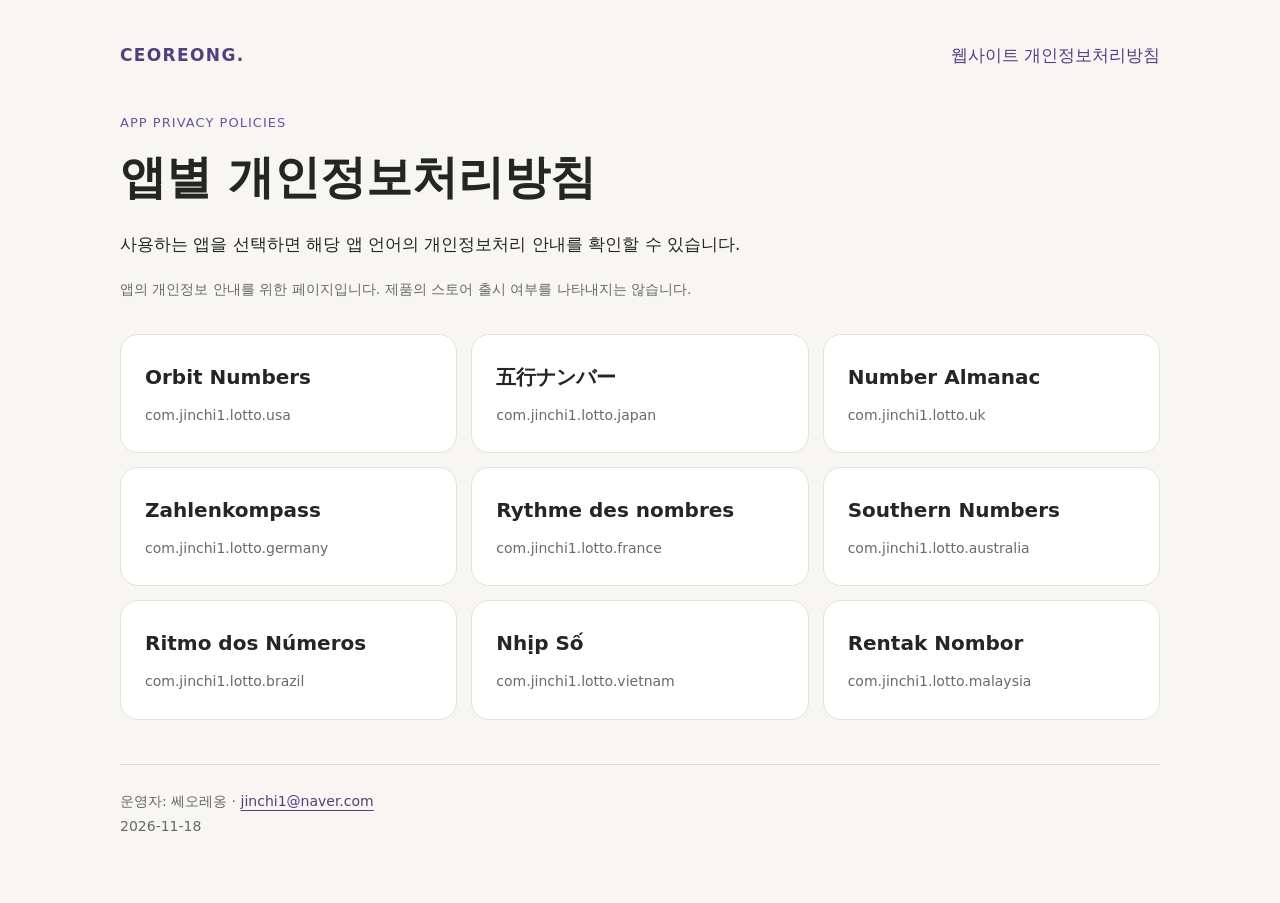
==== apps/index.html @ 5a94fbde "Publish app privacy policies and AdMob publisher file" ====
<!doctype html><html lang="ko"><head><meta charset="utf-8"><meta name="viewport" content="width=device-width,initial-scale=1"><title>앱별 개인정보처리방침 | CEOREONG</title><link rel="icon" href="../assets/favicon.svg" type="image/svg+xml"><link rel="stylesheet" href="../assets/app-privacy.css"></head><body class="app-policy"><main class="policy-shell"><nav class="policy-nav"><a class="policy-brand" href="../index.html">CEOREONG.</a><a href="../privacy.html">웹사이트 개인정보처리방침</a></nav><div class="policy-kicker">APP PRIVACY POLICIES</div><h1>앱별 개인정보처리방침</h1><p>사용하는 앱을 선택하면 해당 앱 언어의 개인정보처리 안내를 확인할 수 있습니다.</p><p class="policy-meta">앱의 개인정보 안내를 위한 페이지입니다. 제품의 스토어 출시 여부를 나타내지는 않습니다.</p><div class="policy-grid"><a class="policy-card" href="privacy/usa.html"><strong>Orbit Numbers</strong><span>com.jinchi1.lotto.usa</span></a>
<a class="policy-card" href="privacy/japan.html"><strong>五行ナンバー</strong><span>com.jinchi1.lotto.japan</span></a>
<a class="policy-card" href="privacy/uk.html"><strong>Number Almanac</strong><span>com.jinchi1.lotto.uk</span></a>
<a class="policy-card" href="privacy/germany.html"><strong>Zahlenkompass</strong><span>com.jinchi1.lotto.germany</span></a>
<a class="policy-card" href="privacy/france.html"><strong>Rythme des nombres</strong><span>com.jinchi1.lotto.france</span></a>
<a class="policy-card" href="privacy/australia.html"><strong>Southern Numbers</strong><span>com.jinchi1.lotto.australia</span></a>
<a class="policy-card" href="privacy/brazil.html"><strong>Ritmo dos Números</strong><span>com.jinchi1.lotto.brazil</span></a>
<a class="policy-card" href="privacy/vietnam.html"><strong>Nhịp Số</strong><span>com.jinchi1.lotto.vietnam</span></a>
<a class="policy-card" href="privacy/malaysia.html"><strong>Rentak Nombor</strong><span>com.jinchi1.lotto.malaysia</span></a></div><footer class="policy-footer">운영자: 쎄오레옹 · <a href="mailto:jinchi1@naver.com">jinchi1@naver.com</a><br>2026-11-18</footer></main></body></html>
---- assets/app-privacy.css ----
:root{color-scheme:light}body.app-policy{margin:0;background:#f7f6f2;color:#252524;font:17px/1.8 system-ui,-apple-system,BlinkMacSystemFont,sans-serif}.policy-shell{max-width:1040px;margin:auto;padding:28px 24px 64px}.policy-nav{display:flex;justify-content:space-between;gap:24px;align-items:center;padding:12px 0 40px}.policy-nav a{color:inherit;text-decoration:none}.policy-brand{font-weight:850;letter-spacing:.08em}.policy-kicker{font-size:13px;color:#6854a4;letter-spacing:.08em}.app-policy h1{font-size:clamp(28px,5vw,46px);line-height:1.2;margin:16px 0 24px}.app-policy a{color:#514080;text-underline-offset:4px}.policy-meta{font-size:14px;color:#686866;overflow-wrap:anywhere}.policy-body{max-width:760px}.policy-body p{margin:0 0 22px;overflow-wrap:anywhere}.policy-footer{border-top:1px solid #deddd7;margin-top:44px;padding-top:24px;font-size:14px;color:#686866}.policy-grid{display:grid;grid-template-columns:repeat(auto-fit,minmax(min(100%,260px),1fr));gap:14px;margin-top:32px}.policy-card{display:block;padding:24px;border:1px solid #e4e1da;border-radius:18px;background:#fff;text-decoration:none}.policy-card strong{display:block;font-size:20px;color:#252524}.policy-card span{display:block;color:#6c6966;font-size:14px;margin-top:8px}.policy-card:focus-visible,.policy-nav a:focus-visible{outline:3px solid #8875c6;outline-offset:5px}.app-policy h2{font-size:22px;margin:32px 0 16px}
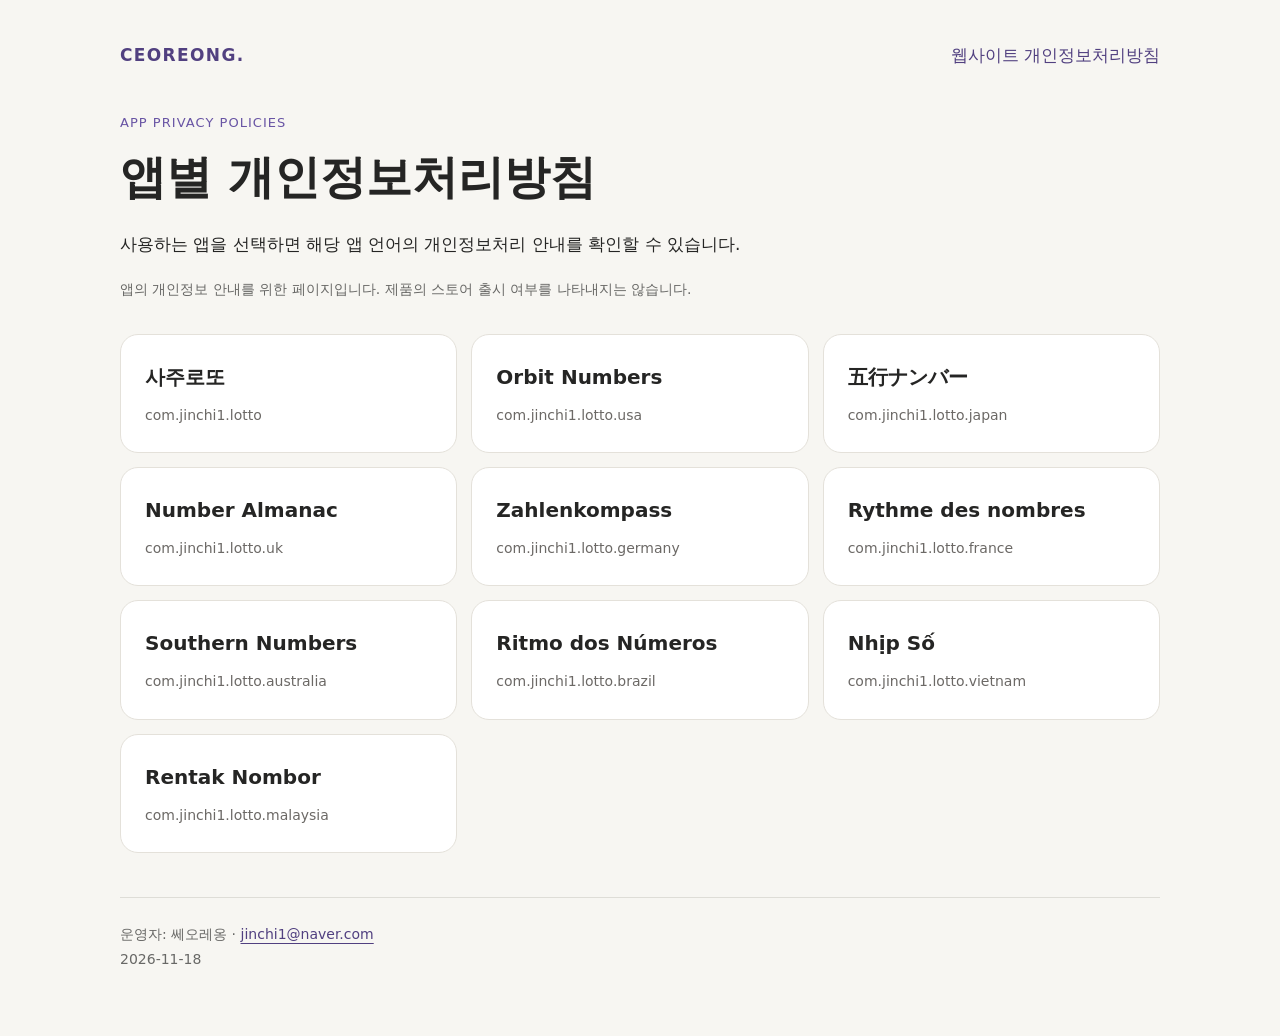
==== commit 9d9ab082: "Link Saju Lotto app privacy policy" ====
--- a/apps/index.html
+++ b/apps/index.html
@@ -1,4 +1,4 @@
-<!doctype html><html lang="ko"><head><meta charset="utf-8"><meta name="viewport" content="width=device-width,initial-scale=1"><title>앱별 개인정보처리방침 | CEOREONG</title><link rel="icon" href="../assets/favicon.svg" type="image/svg+xml"><link rel="stylesheet" href="../assets/app-privacy.css"></head><body class="app-policy"><main class="policy-shell"><nav class="policy-nav"><a class="policy-brand" href="../index.html">CEOREONG.</a><a href="../privacy.html">웹사이트 개인정보처리방침</a></nav><div class="policy-kicker">APP PRIVACY POLICIES</div><h1>앱별 개인정보처리방침</h1><p>사용하는 앱을 선택하면 해당 앱 언어의 개인정보처리 안내를 확인할 수 있습니다.</p><p class="policy-meta">앱의 개인정보 안내를 위한 페이지입니다. 제품의 스토어 출시 여부를 나타내지는 않습니다.</p><div class="policy-grid"><a class="policy-card" href="privacy/usa.html"><strong>Orbit Numbers</strong><span>com.jinchi1.lotto.usa</span></a>
+<!doctype html><html lang="ko"><head><meta charset="utf-8"><meta name="viewport" content="width=device-width,initial-scale=1"><title>앱별 개인정보처리방침 | CEOREONG</title><link rel="icon" href="../assets/favicon.svg" type="image/svg+xml"><link rel="stylesheet" href="../assets/app-privacy.css"></head><body class="app-policy"><main class="policy-shell"><nav class="policy-nav"><a class="policy-brand" href="../index.html">CEOREONG.</a><a href="../privacy.html">웹사이트 개인정보처리방침</a></nav><div class="policy-kicker">APP PRIVACY POLICIES</div><h1>앱별 개인정보처리방침</h1><p>사용하는 앱을 선택하면 해당 앱 언어의 개인정보처리 안내를 확인할 수 있습니다.</p><p class="policy-meta">앱의 개인정보 안내를 위한 페이지입니다. 제품의 스토어 출시 여부를 나타내지는 않습니다.</p><div class="policy-grid"><a class="policy-card" href="privacy/korea.html"><strong>사주로또</strong><span>com.jinchi1.lotto</span></a><a class="policy-card" href="privacy/usa.html"><strong>Orbit Numbers</strong><span>com.jinchi1.lotto.usa</span></a>
 <a class="policy-card" href="privacy/japan.html"><strong>五行ナンバー</strong><span>com.jinchi1.lotto.japan</span></a>
 <a class="policy-card" href="privacy/uk.html"><strong>Number Almanac</strong><span>com.jinchi1.lotto.uk</span></a>
 <a class="policy-card" href="privacy/germany.html"><strong>Zahlenkompass</strong><span>com.jinchi1.lotto.germany</span></a>
